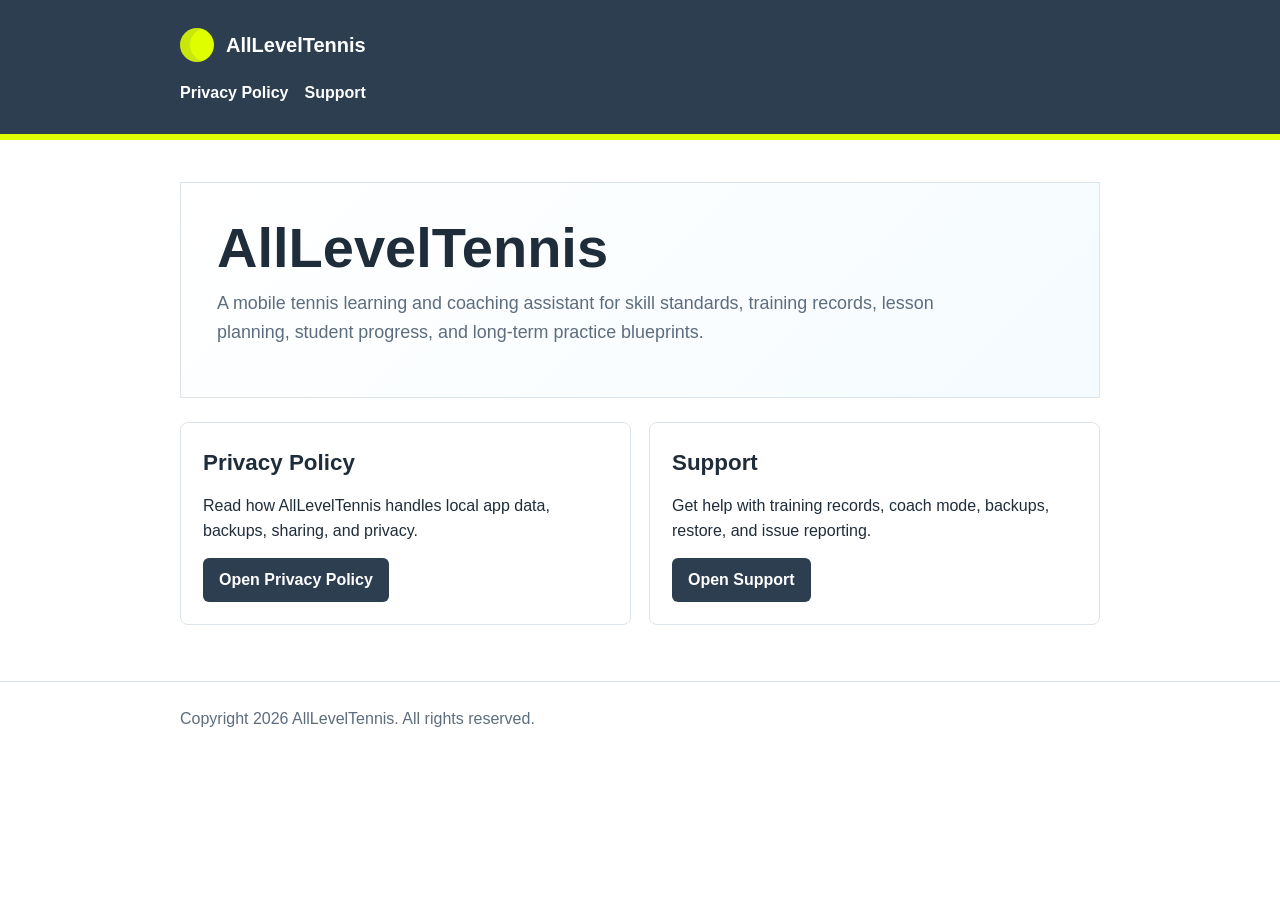
==== index.html @ e56e64bc "Add AllLevelTennis Pages site" ====
<!doctype html>
<html lang="en">
  <head>
    <meta charset="utf-8">
    <meta name="viewport" content="width=device-width, initial-scale=1">
    <title>AllLevelTennis</title>
    <meta name="description" content="Privacy Policy and Support for the AllLevelTennis mobile app.">
    <link rel="stylesheet" href="./styles.css">
  </head>
  <body>
    <header class="site-header">
      <div class="wrap">
        <a class="brand" href="./index.html" aria-label="AllLevelTennis home">
          <span class="ball" aria-hidden="true"></span>
          <span class="brand-name">AllLevelTennis</span>
        </a>
        <nav class="nav" aria-label="Primary navigation">
          <a href="./privacy.html">Privacy Policy</a>
          <a href="./support.html">Support</a>
        </nav>
      </div>
    </header>

    <main class="wrap">
      <section class="hero">
        <h1>AllLevelTennis</h1>
        <p class="lead">A mobile tennis learning and coaching assistant for skill standards, training records, lesson planning, student progress, and long-term practice blueprints.</p>
      </section>

      <section class="grid" aria-label="App Store links">
        <article class="card">
          <h2>Privacy Policy</h2>
          <p>Read how AllLevelTennis handles local app data, backups, sharing, and privacy.</p>
          <a class="button" href="./privacy.html">Open Privacy Policy</a>
        </article>
        <article class="card">
          <h2>Support</h2>
          <p>Get help with training records, coach mode, backups, restore, and issue reporting.</p>
          <a class="button" href="./support.html">Open Support</a>
        </article>
      </section>
    </main>

    <footer class="site-footer">
      <div class="wrap">
        <p>Copyright 2026 AllLevelTennis. All rights reserved.</p>
      </div>
    </footer>
  </body>
</html>
---- styles.css ----
:root {
  color-scheme: light;
  --ink: #1f2d3a;
  --muted: #5d6d7e;
  --line: #dce5ec;
  --panel: #f7fafc;
  --brand: #2c3e50;
  --accent: #dfff00;
  --link: #1d70b8;
  --success: #27ae60;
}

* {
  box-sizing: border-box;
}

body {
  margin: 0;
  font-family: -apple-system, BlinkMacSystemFont, "Segoe UI", sans-serif;
  line-height: 1.6;
  color: var(--ink);
  background: #ffffff;
}

a {
  color: var(--link);
}

.site-header {
  background: var(--brand);
  color: #ffffff;
  border-bottom: 6px solid var(--accent);
}

.wrap {
  width: min(920px, calc(100% - 32px));
  margin: 0 auto;
}

.site-header .wrap {
  padding: 28px 0;
}

.brand {
  display: flex;
  align-items: center;
  gap: 12px;
  text-decoration: none;
  color: inherit;
}

.ball {
  width: 34px;
  height: 34px;
  border-radius: 50%;
  background: var(--accent);
  box-shadow: inset 10px 0 0 rgba(44, 62, 80, 0.12);
}

.brand-name {
  font-size: 1.25rem;
  font-weight: 700;
}

.nav {
  display: flex;
  gap: 16px;
  flex-wrap: wrap;
  margin-top: 18px;
}

.nav a {
  color: #ffffff;
  text-decoration: none;
  font-weight: 600;
}

main.wrap {
  padding: 42px 0 56px;
}

.hero {
  padding: 36px;
  border: 1px solid var(--line);
  background: linear-gradient(135deg, #ffffff 0%, #f5fbff 100%);
}

h1 {
  margin: 0 0 12px;
  font-size: clamp(2rem, 7vw, 3.5rem);
  line-height: 1.05;
}

h2 {
  margin: 36px 0 12px;
  font-size: 1.4rem;
}

h3 {
  margin: 24px 0 8px;
  font-size: 1.05rem;
}

p {
  margin: 0 0 14px;
}

ul {
  padding-left: 22px;
}

li {
  margin: 8px 0;
}

.lead {
  color: var(--muted);
  font-size: 1.12rem;
  max-width: 720px;
}

.grid {
  display: grid;
  grid-template-columns: repeat(auto-fit, minmax(240px, 1fr));
  gap: 18px;
  margin-top: 24px;
}

.card {
  border: 1px solid var(--line);
  border-radius: 8px;
  padding: 22px;
  background: #ffffff;
}

.card h2,
.card h3 {
  margin-top: 0;
}

.button {
  display: inline-flex;
  align-items: center;
  justify-content: center;
  min-height: 44px;
  padding: 0 16px;
  border-radius: 6px;
  background: var(--brand);
  color: #ffffff;
  text-decoration: none;
  font-weight: 700;
}

.notice {
  border-left: 4px solid var(--success);
  padding: 14px 16px;
  background: var(--panel);
  margin: 20px 0;
}

.meta {
  color: var(--muted);
  font-size: 0.95rem;
}

.site-footer {
  border-top: 1px solid var(--line);
  color: var(--muted);
  padding: 24px 0 36px;
}

@media (max-width: 640px) {
  .hero {
    padding: 24px;
  }
}
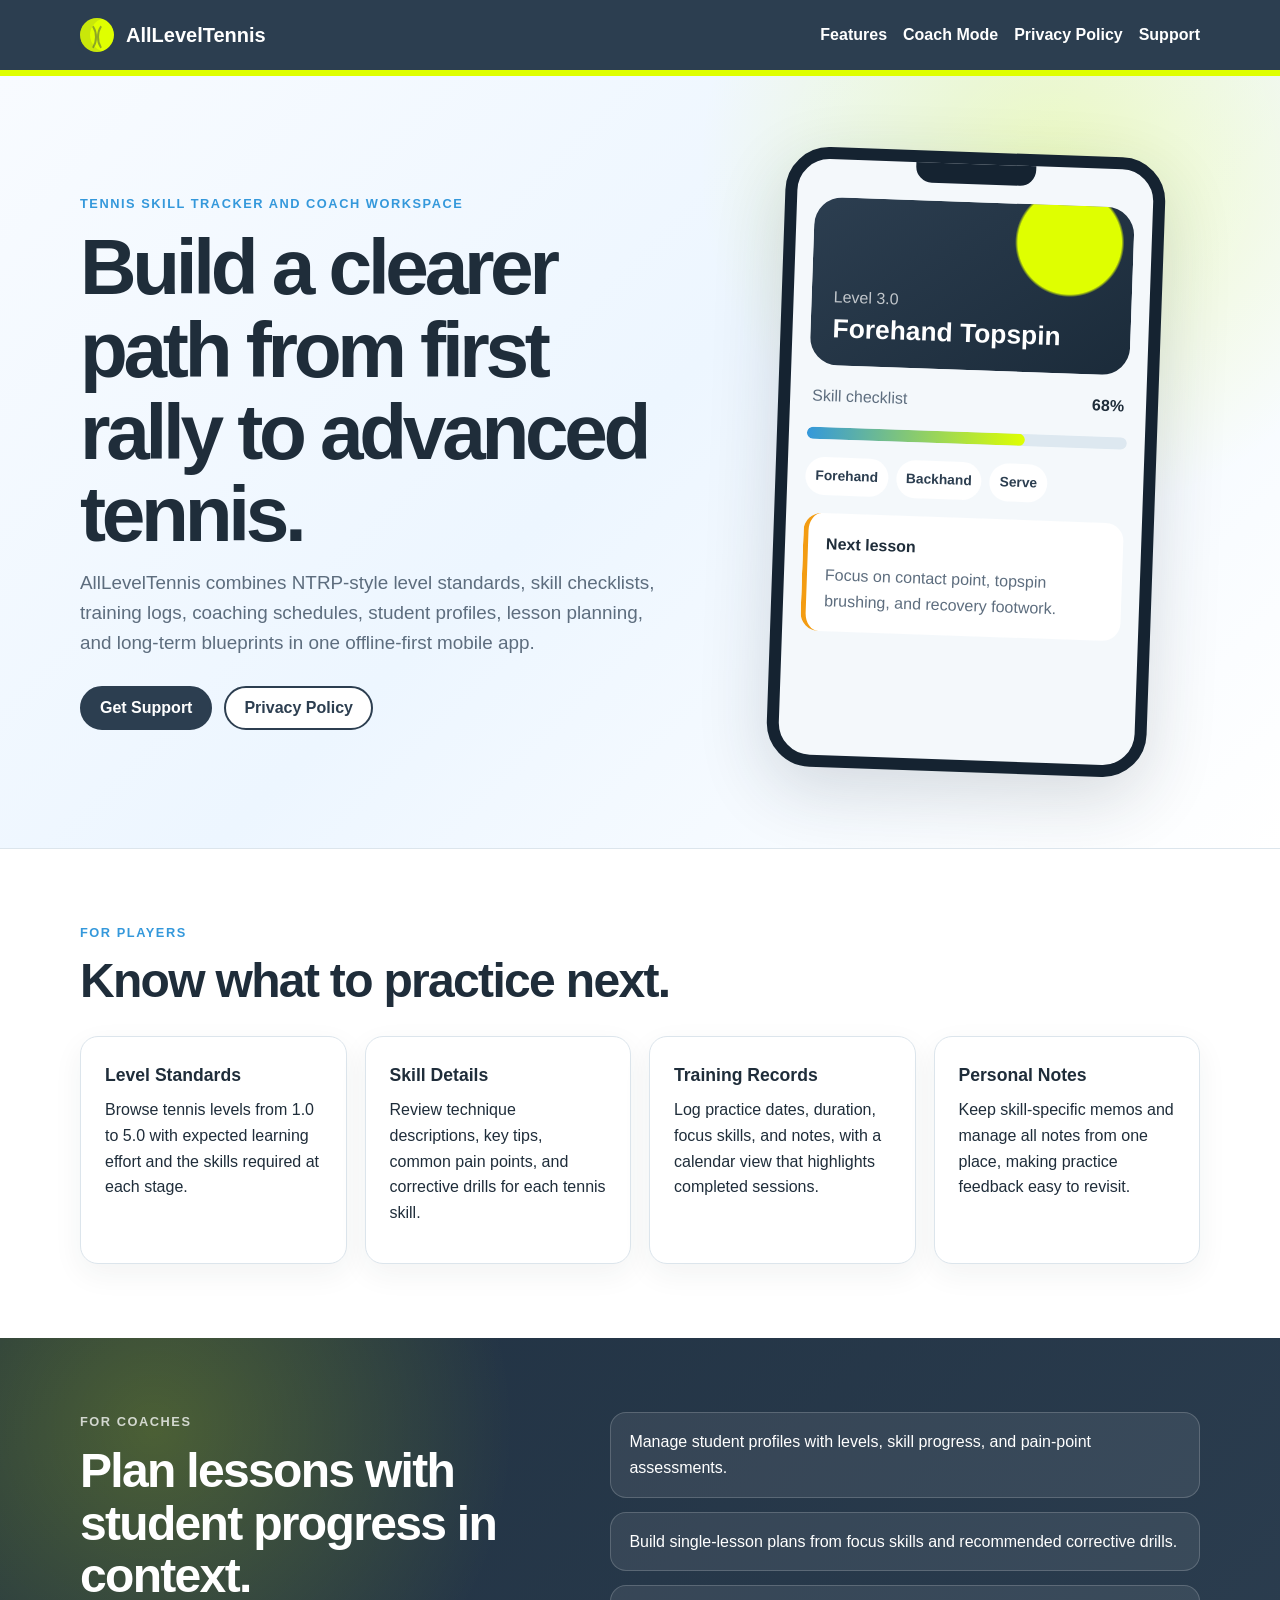
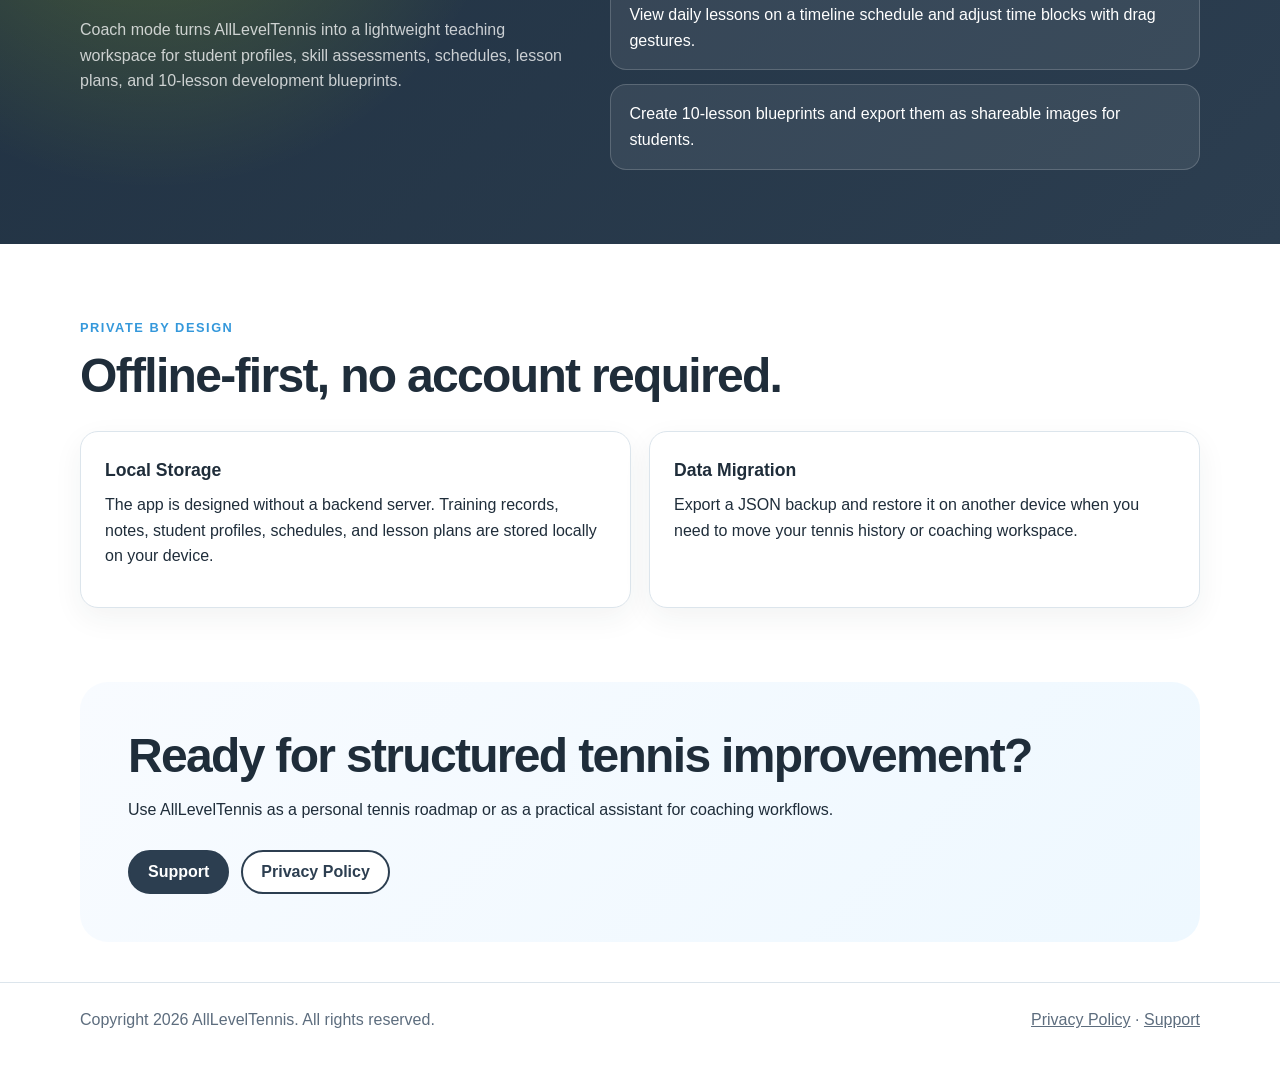
==== commit 75bb85ad: "Publish AllLevelTennis marketing site" ====
--- a/index.html
+++ b/index.html
@@ -3,47 +3,137 @@
   <head>
     <meta charset="utf-8">
     <meta name="viewport" content="width=device-width, initial-scale=1">
-    <title>AllLevelTennis</title>
-    <meta name="description" content="Privacy Policy and Support for the AllLevelTennis mobile app.">
+    <title>AllLevelTennis - Tennis Learning and Coaching Assistant</title>
+    <meta name="description" content="AllLevelTennis helps tennis players track skills, training records, notes, and helps coaches manage students, schedules, lesson plans, and 10-lesson blueprints.">
+    <meta property="og:title" content="AllLevelTennis">
+    <meta property="og:description" content="A mobile tennis learning and coaching assistant for players and coaches.">
+    <meta property="og:type" content="website">
+    <meta property="og:url" content="https://q06183.github.io/AllLevelTennisPages/">
+    <link rel="canonical" href="https://q06183.github.io/AllLevelTennisPages/">
     <link rel="stylesheet" href="./styles.css">
   </head>
   <body>
     <header class="site-header">
-      <div class="wrap">
+      <div class="wrap header-layout">
         <a class="brand" href="./index.html" aria-label="AllLevelTennis home">
           <span class="ball" aria-hidden="true"></span>
           <span class="brand-name">AllLevelTennis</span>
         </a>
         <nav class="nav" aria-label="Primary navigation">
+          <a href="#features">Features</a>
+          <a href="#coach">Coach Mode</a>
           <a href="./privacy.html">Privacy Policy</a>
           <a href="./support.html">Support</a>
         </nav>
       </div>
     </header>
 
-    <main class="wrap">
+    <main>
       <section class="hero">
-        <h1>AllLevelTennis</h1>
-        <p class="lead">A mobile tennis learning and coaching assistant for skill standards, training records, lesson planning, student progress, and long-term practice blueprints.</p>
+        <div class="wrap hero-grid">
+          <div class="hero-copy">
+            <p class="eyebrow">Tennis skill tracker and coach workspace</p>
+            <h1>Build a clearer path from first rally to advanced tennis.</h1>
+            <p class="lead">AllLevelTennis combines NTRP-style level standards, skill checklists, training logs, coaching schedules, student profiles, lesson planning, and long-term blueprints in one offline-first mobile app.</p>
+            <div class="hero-actions">
+              <a class="button" href="./support.html">Get Support</a>
+              <a class="button button-secondary" href="./privacy.html">Privacy Policy</a>
+            </div>
+          </div>
+          <div class="phone-card" aria-label="AllLevelTennis app preview">
+            <div class="phone-top"></div>
+            <div class="app-preview">
+              <div class="preview-header">
+                <span>Level 3.0</span>
+                <strong>Forehand Topspin</strong>
+              </div>
+              <div class="progress-row">
+                <span>Skill checklist</span>
+                <strong>68%</strong>
+              </div>
+              <div class="progress-bar"><span style="width: 68%;"></span></div>
+              <div class="tag-row">
+                <span>Forehand</span>
+                <span>Backhand</span>
+                <span>Serve</span>
+              </div>
+              <div class="lesson-card">
+                <strong>Next lesson</strong>
+                <p>Focus on contact point, topspin brushing, and recovery footwork.</p>
+              </div>
+            </div>
+          </div>
+        </div>
       </section>
 
-      <section class="grid" aria-label="App Store links">
-        <article class="card">
-          <h2>Privacy Policy</h2>
-          <p>Read how AllLevelTennis handles local app data, backups, sharing, and privacy.</p>
-          <a class="button" href="./privacy.html">Open Privacy Policy</a>
-        </article>
-        <article class="card">
-          <h2>Support</h2>
-          <p>Get help with training records, coach mode, backups, restore, and issue reporting.</p>
-          <a class="button" href="./support.html">Open Support</a>
-        </article>
+      <section class="wrap section" id="features">
+        <p class="eyebrow">For players</p>
+        <h2>Know what to practice next.</h2>
+        <div class="grid">
+          <article class="card">
+            <h3>Level Standards</h3>
+            <p>Browse tennis levels from 1.0 to 5.0 with expected learning effort and the skills required at each stage.</p>
+          </article>
+          <article class="card">
+            <h3>Skill Details</h3>
+            <p>Review technique descriptions, key tips, common pain points, and corrective drills for each tennis skill.</p>
+          </article>
+          <article class="card">
+            <h3>Training Records</h3>
+            <p>Log practice dates, duration, focus skills, and notes, with a calendar view that highlights completed sessions.</p>
+          </article>
+          <article class="card">
+            <h3>Personal Notes</h3>
+            <p>Keep skill-specific memos and manage all notes from one place, making practice feedback easy to revisit.</p>
+          </article>
+        </div>
+      </section>
+
+      <section class="feature-band" id="coach">
+        <div class="wrap split">
+          <div>
+            <p class="eyebrow">For coaches</p>
+            <h2>Plan lessons with student progress in context.</h2>
+            <p>Coach mode turns AllLevelTennis into a lightweight teaching workspace for student profiles, skill assessments, schedules, lesson plans, and 10-lesson development blueprints.</p>
+          </div>
+          <ul class="check-list">
+            <li>Manage student profiles with levels, skill progress, and pain-point assessments.</li>
+            <li>Build single-lesson plans from focus skills and recommended corrective drills.</li>
+            <li>View daily lessons on a timeline schedule and adjust time blocks with drag gestures.</li>
+            <li>Create 10-lesson blueprints and export them as shareable images for students.</li>
+          </ul>
+        </div>
+      </section>
+
+      <section class="wrap section">
+        <p class="eyebrow">Private by design</p>
+        <h2>Offline-first, no account required.</h2>
+        <div class="grid two-col">
+          <article class="card">
+            <h3>Local Storage</h3>
+            <p>The app is designed without a backend server. Training records, notes, student profiles, schedules, and lesson plans are stored locally on your device.</p>
+          </article>
+          <article class="card">
+            <h3>Data Migration</h3>
+            <p>Export a JSON backup and restore it on another device when you need to move your tennis history or coaching workspace.</p>
+          </article>
+        </div>
+      </section>
+
+      <section class="wrap section cta">
+        <h2>Ready for structured tennis improvement?</h2>
+        <p>Use AllLevelTennis as a personal tennis roadmap or as a practical assistant for coaching workflows.</p>
+        <div class="hero-actions">
+          <a class="button" href="./support.html">Support</a>
+          <a class="button button-secondary" href="./privacy.html">Privacy Policy</a>
+        </div>
       </section>
     </main>
 
     <footer class="site-footer">
-      <div class="wrap">
+      <div class="wrap footer-layout">
         <p>Copyright 2026 AllLevelTennis. All rights reserved.</p>
+        <p><a href="./privacy.html">Privacy Policy</a> · <a href="./support.html">Support</a></p>
       </div>
     </footer>
   </body>
--- a/styles.css
+++ b/styles.css
@@ -8,6 +8,9 @@
   --accent: #dfff00;
   --link: #1d70b8;
   --success: #27ae60;
+  --blue: #3498db;
+  --orange: #f39c12;
+  --shadow: 0 22px 70px rgba(31, 45, 58, 0.16);
 }
 
 * {
@@ -30,15 +33,22 @@
   background: var(--brand);
   color: #ffffff;
   border-bottom: 6px solid var(--accent);
+  position: sticky;
+  top: 0;
+  z-index: 10;
 }
 
 .wrap {
-  width: min(920px, calc(100% - 32px));
+  width: min(1120px, calc(100% - 32px));
   margin: 0 auto;
 }
 
-.site-header .wrap {
-  padding: 28px 0;
+.header-layout {
+  display: flex;
+  align-items: center;
+  justify-content: space-between;
+  gap: 24px;
+  padding: 18px 0;
 }
 
 .brand {
@@ -55,6 +65,28 @@
   border-radius: 50%;
   background: var(--accent);
   box-shadow: inset 10px 0 0 rgba(44, 62, 80, 0.12);
+  position: relative;
+}
+
+.ball::before,
+.ball::after {
+  content: "";
+  position: absolute;
+  top: 4px;
+  width: 16px;
+  height: 26px;
+  border: 2px solid rgba(44, 62, 80, 0.45);
+  border-top-color: transparent;
+  border-bottom-color: transparent;
+  border-radius: 50%;
+}
+
+.ball::before {
+  left: -3px;
+}
+
+.ball::after {
+  right: -3px;
 }
 
 .brand-name {
@@ -66,7 +98,7 @@
   display: flex;
   gap: 16px;
   flex-wrap: wrap;
-  margin-top: 18px;
+  justify-content: flex-end;
 }
 
 .nav a {
@@ -80,25 +112,57 @@
 }
 
 .hero {
-  padding: 36px;
-  border: 1px solid var(--line);
-  background: linear-gradient(135deg, #ffffff 0%, #f5fbff 100%);
+  background:
+    radial-gradient(circle at 82% 12%, rgba(223, 255, 0, 0.24), transparent 28%),
+    linear-gradient(135deg, #f8fbff 0%, #edf6ff 48%, #ffffff 100%);
+  border-bottom: 1px solid var(--line);
+  padding: 76px 0;
+  overflow: hidden;
+}
+
+.hero-grid {
+  display: grid;
+  grid-template-columns: minmax(0, 1.12fr) minmax(320px, 0.88fr);
+  gap: 56px;
+  align-items: center;
+}
+
+.hero-copy {
+  max-width: 720px;
+}
+
+.eyebrow {
+  margin: 0 0 12px;
+  color: var(--blue);
+  font-size: 0.8rem;
+  font-weight: 800;
+  letter-spacing: 0.12em;
+  text-transform: uppercase;
 }
 
 h1 {
   margin: 0 0 12px;
-  font-size: clamp(2rem, 7vw, 3.5rem);
+  font-size: clamp(2.45rem, 7vw, 4.9rem);
   line-height: 1.05;
+  letter-spacing: -0.055em;
 }
 
 h2 {
-  margin: 36px 0 12px;
+  margin: 0 0 14px;
+  font-size: clamp(2rem, 4vw, 3rem);
+  line-height: 1.1;
+  letter-spacing: -0.035em;
+}
+
+main.wrap h2 {
+  margin-top: 36px;
   font-size: 1.4rem;
+  letter-spacing: normal;
 }
 
 h3 {
-  margin: 24px 0 8px;
-  font-size: 1.05rem;
+  margin: 0 0 8px;
+  font-size: 1.1rem;
 }
 
 p {
@@ -115,22 +179,38 @@
 
 .lead {
   color: var(--muted);
-  font-size: 1.12rem;
+  font-size: 1.18rem;
   max-width: 720px;
+}
+
+.hero-actions {
+  display: flex;
+  gap: 12px;
+  flex-wrap: wrap;
+  margin-top: 28px;
+}
+
+.section {
+  padding: 74px 0;
 }
 
 .grid {
   display: grid;
   grid-template-columns: repeat(auto-fit, minmax(240px, 1fr));
   gap: 18px;
-  margin-top: 24px;
+  margin-top: 28px;
+}
+
+.two-col {
+  grid-template-columns: repeat(auto-fit, minmax(300px, 1fr));
 }
 
 .card {
   border: 1px solid var(--line);
-  border-radius: 8px;
-  padding: 22px;
+  border-radius: 18px;
+  padding: 24px;
   background: #ffffff;
+  box-shadow: 0 10px 30px rgba(31, 45, 58, 0.06);
 }
 
 .card h2,
@@ -143,12 +223,165 @@
   align-items: center;
   justify-content: center;
   min-height: 44px;
-  padding: 0 16px;
-  border-radius: 6px;
+  padding: 0 18px;
+  border: 2px solid var(--brand);
+  border-radius: 999px;
   background: var(--brand);
   color: #ffffff;
   text-decoration: none;
   font-weight: 700;
+}
+
+.button-secondary {
+  background: #ffffff;
+  color: var(--brand);
+}
+
+.phone-card {
+  width: min(100%, 380px);
+  min-height: 620px;
+  justify-self: center;
+  border: 12px solid #152331;
+  border-radius: 44px;
+  background: #f4f8fb;
+  box-shadow: var(--shadow);
+  padding: 18px;
+  transform: rotate(2deg);
+}
+
+.phone-top {
+  width: 120px;
+  height: 20px;
+  border-radius: 0 0 16px 16px;
+  background: #152331;
+  margin: -18px auto 18px;
+}
+
+.app-preview {
+  display: grid;
+  gap: 18px;
+}
+
+.preview-header {
+  display: grid;
+  gap: 4px;
+  min-height: 168px;
+  align-content: end;
+  padding: 22px;
+  border-radius: 28px;
+  color: #ffffff;
+  background:
+    radial-gradient(circle at 80% 22%, var(--accent) 0 18%, transparent 19%),
+    linear-gradient(145deg, var(--brand), #1b2b3a);
+}
+
+.preview-header span,
+.progress-row span,
+.lesson-card p {
+  color: var(--muted);
+}
+
+.preview-header span {
+  color: rgba(255, 255, 255, 0.72);
+}
+
+.preview-header strong {
+  font-size: 1.65rem;
+  line-height: 1.1;
+}
+
+.progress-row {
+  display: flex;
+  justify-content: space-between;
+  gap: 16px;
+  padding: 0 4px;
+}
+
+.progress-bar {
+  height: 12px;
+  overflow: hidden;
+  border-radius: 999px;
+  background: #dde8f0;
+}
+
+.progress-bar span {
+  display: block;
+  height: 100%;
+  border-radius: inherit;
+  background: linear-gradient(90deg, var(--blue), var(--accent));
+}
+
+.tag-row {
+  display: flex;
+  gap: 8px;
+  flex-wrap: wrap;
+}
+
+.tag-row span {
+  padding: 8px 10px;
+  border-radius: 999px;
+  background: #ffffff;
+  color: var(--brand);
+  font-size: 0.86rem;
+  font-weight: 700;
+}
+
+.lesson-card {
+  padding: 18px;
+  border-left: 5px solid var(--orange);
+  border-radius: 18px;
+  background: #ffffff;
+}
+
+.lesson-card p {
+  margin: 6px 0 0;
+}
+
+.feature-band {
+  padding: 74px 0;
+  color: #ffffff;
+  background:
+    radial-gradient(circle at 12% 18%, rgba(223, 255, 0, 0.22), transparent 30%),
+    linear-gradient(135deg, #203142, #2c3e50);
+}
+
+.feature-band .eyebrow,
+.feature-band p {
+  color: rgba(255, 255, 255, 0.76);
+}
+
+.feature-band h2 {
+  color: #ffffff;
+}
+
+.split {
+  display: grid;
+  grid-template-columns: minmax(0, 0.9fr) minmax(280px, 1.1fr);
+  gap: 48px;
+  align-items: start;
+}
+
+.check-list {
+  display: grid;
+  gap: 14px;
+  margin: 0;
+  padding: 0;
+  list-style: none;
+}
+
+.check-list li {
+  margin: 0;
+  padding: 16px 18px;
+  border: 1px solid rgba(255, 255, 255, 0.18);
+  border-radius: 16px;
+  background: rgba(255, 255, 255, 0.08);
+}
+
+.cta {
+  margin-bottom: 40px;
+  padding: 48px;
+  border-radius: 28px;
+  background: linear-gradient(135deg, #f8fbff, #eef8ff);
 }
 
 .notice {
@@ -169,8 +402,47 @@
   padding: 24px 0 36px;
 }
 
+.site-footer a {
+  color: inherit;
+}
+
+.footer-layout {
+  display: flex;
+  justify-content: space-between;
+  gap: 16px;
+  flex-wrap: wrap;
+}
+
 @media (max-width: 640px) {
+  .header-layout,
+  .split,
+  .hero-grid {
+    grid-template-columns: 1fr;
+  }
+
+  .header-layout {
+    display: grid;
+  }
+
+  .nav {
+    justify-content: flex-start;
+  }
+
   .hero {
-    padding: 24px;
-  }
-}
+    padding: 48px 0;
+  }
+
+  .phone-card {
+    min-height: auto;
+    transform: none;
+  }
+
+  .section,
+  .feature-band {
+    padding: 52px 0;
+  }
+
+  .cta {
+    padding: 28px;
+  }
+}
